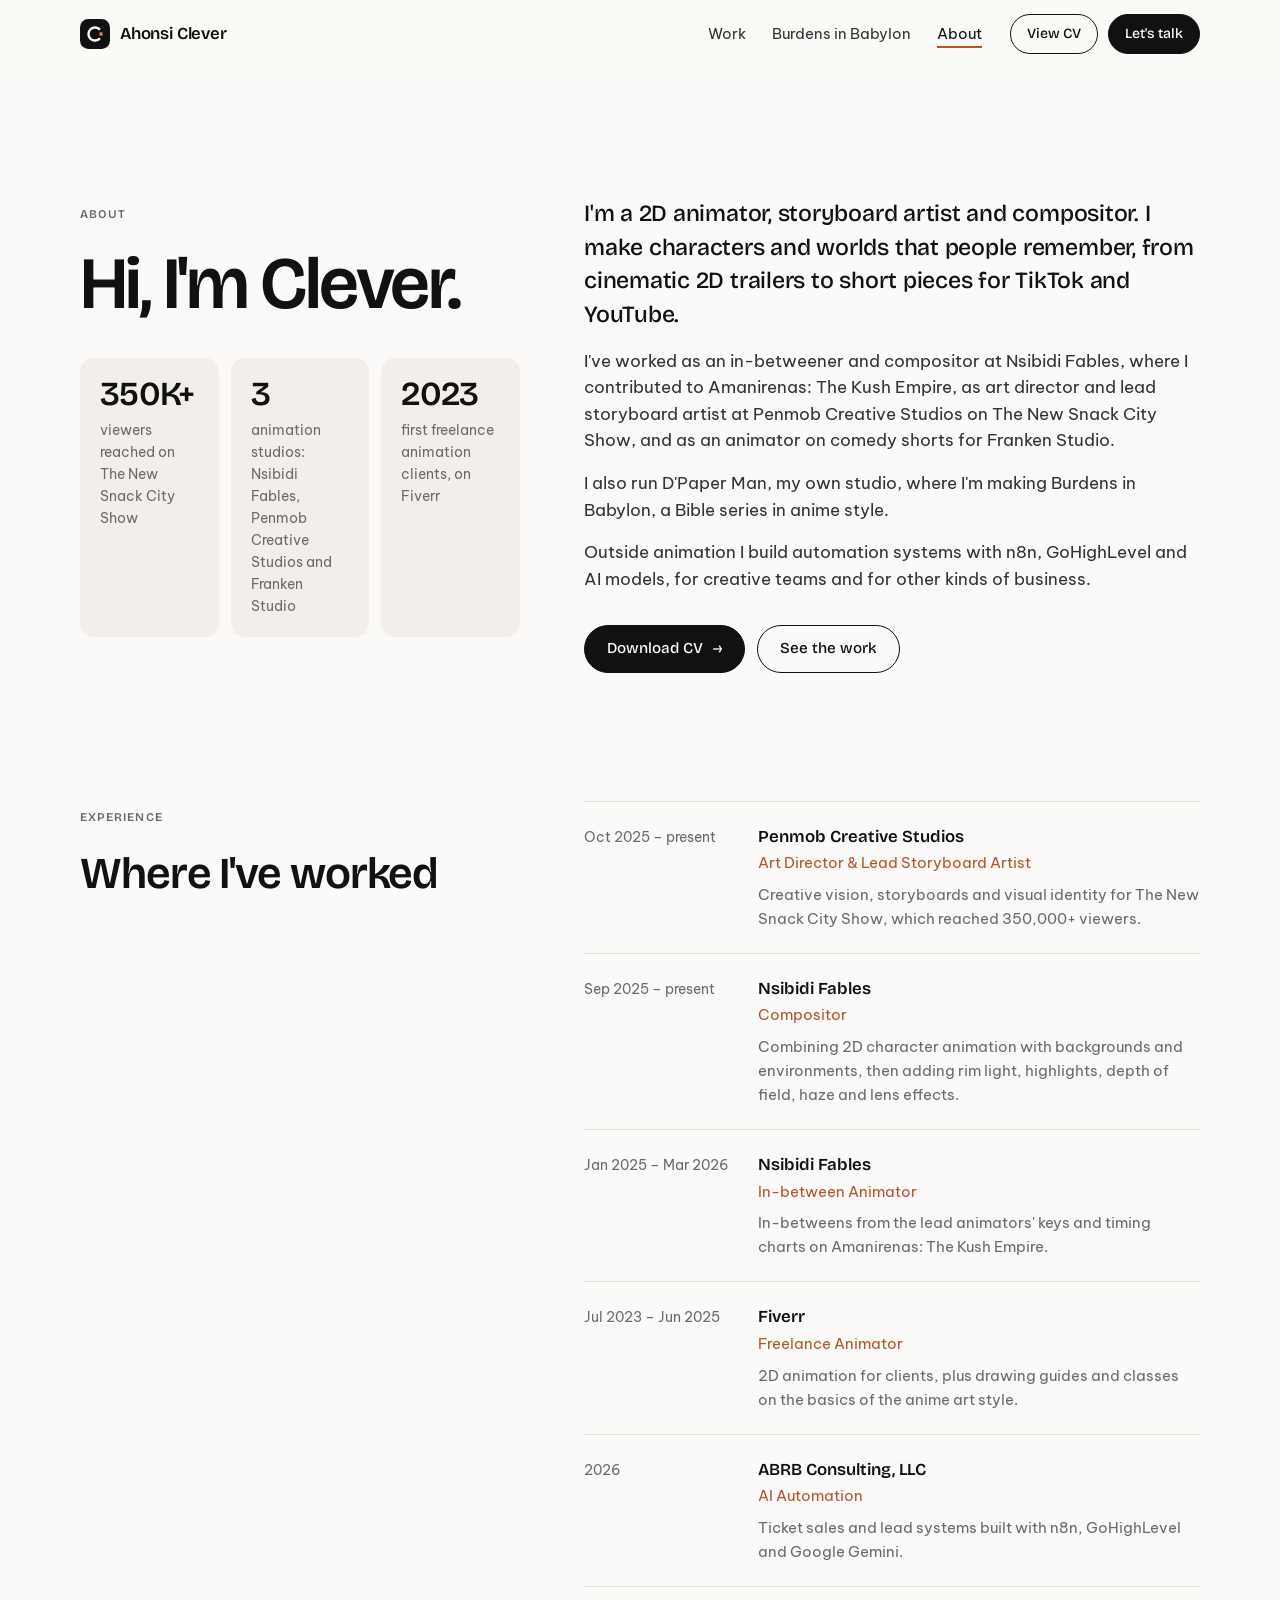
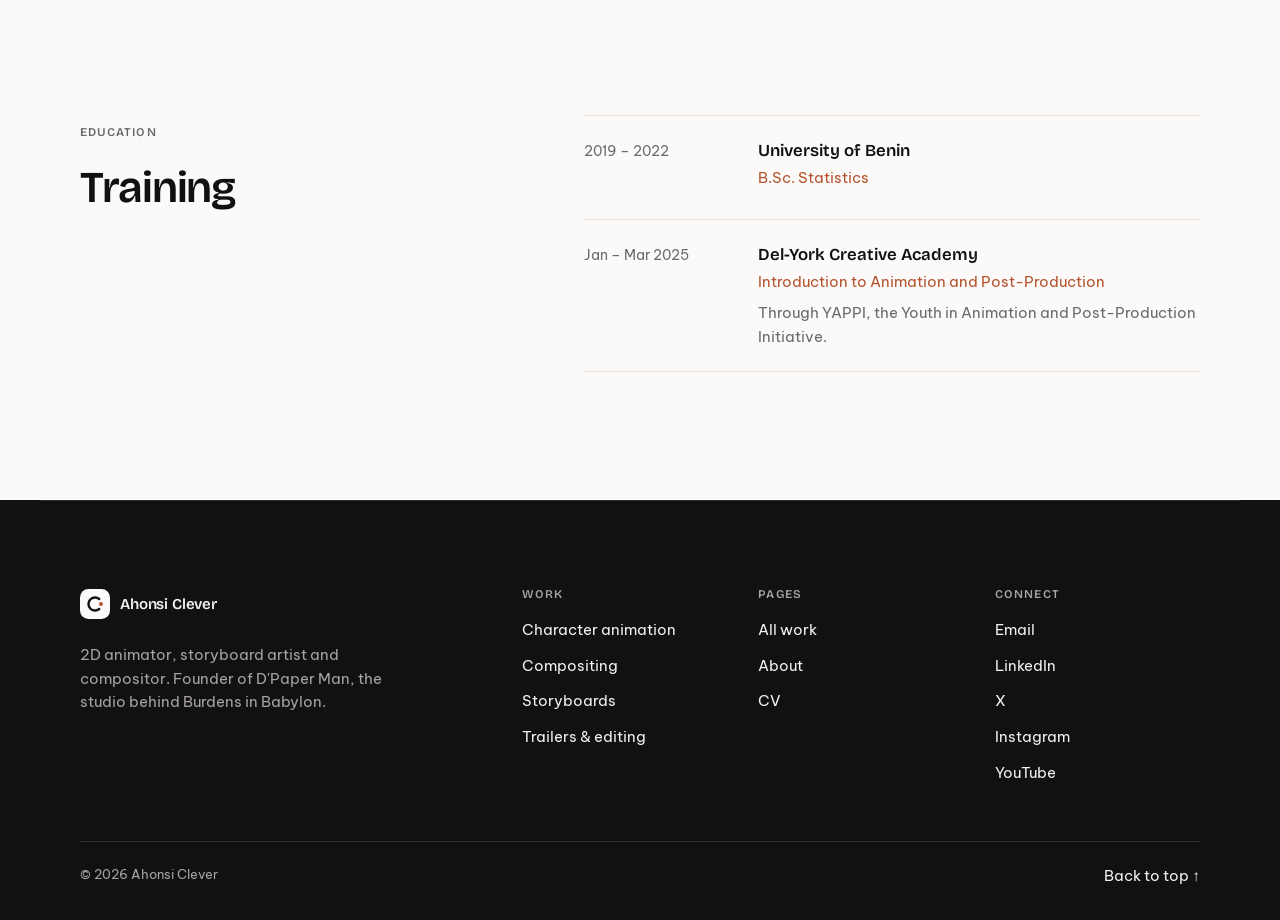
==== about.html @ 54f8f1a8 "Ahonsi Clever animation portfolio Home, work and about pages with 23 pieces from the animation and v" ====
<!doctype html>
<html lang="en">
<head>
<meta charset="utf-8">
<meta name="viewport" content="width=device-width, initial-scale=1, viewport-fit=cover">
<title>About — Ahonsi Clever</title>
<meta name="description" content="About Ahonsi Clever: 2D animator, storyboard artist and compositor. Experience, education and toolkit.">
<meta name="theme-color" content="#fbfaf8">
<meta property="og:type" content="profile">
<meta property="og:title" content="Ahonsi Clever — 2D Animator, Storyboard Artist &amp; Compositor">
<meta property="og:description" content="Character animation, storyboards and compositing for series, ads and social video.">
<meta property="og:image" content="media/comp-torch.jpg">
<link rel="icon" href="assets/mark.svg" type="image/svg+xml">
<link rel="preconnect" href="https://fonts.googleapis.com">
<link rel="preconnect" href="https://fonts.gstatic.com" crossorigin>
<link rel="stylesheet" href="https://fonts.googleapis.com/css2?family=Bricolage+Grotesque:opsz,wght@12..96,400..700&family=Be+Vietnam+Pro:wght@400;500;600&display=swap">
<link rel="stylesheet" href="css/site.css">
</head>
<body>
<header class="top">
  <div class="wrap top-in">
    <a class="logo" href="index.html" aria-label="Ahonsi Clever, home">
      <svg class="logo-mark" viewBox="0 0 32 32" aria-hidden="true"><rect width="32" height="32" rx="9" fill="#121112"/><path d="M20.5 10.6a7 7 0 1 0 0 10.8" fill="none" stroke="#fbfaf8" stroke-width="2.6" stroke-linecap="round"/><circle cx="22.4" cy="16" r="2.1" fill="#d07650"/></svg>
      Ahonsi Clever
    </a>
    <nav class="nav" aria-label="Main">
      <a href="work.html">Work</a>
      <a href="index.html#burdens">Burdens in Babylon</a>
      <a href="about.html" aria-current="page">About</a>
    </nav>
    <div class="top-cta">
      <a class="btn btn-line btn-sm" href="assets/Ahonsi-Clever-CV.pdf" target="_blank" rel="noopener">View CV</a>
      <a class="btn btn-dark btn-sm" href="index.html#contact">Let's talk</a>
    </div>
  </div>
</header>

<main>
  <section class="section">
    <div class="wrap about-grid">
      <div>
        <p class="kicker">About</p>
        <h1 class="h1" style="margin-top:14px">Hi, I'm Clever.</h1>
        <dl class="facts" style="margin-top:36px">
          <div><dt>350K+</dt><dd>viewers reached on The New Snack City Show</dd></div>
          <div><dt>3</dt><dd>animation studios: Nsibidi Fables, Penmob Creative Studios and Franken Studio</dd></div>
          <div><dt>2023</dt><dd>first freelance animation clients, on Fiverr</dd></div>
        </dl>
      </div>
      <div class="prose">
        <p>I'm a 2D animator, storyboard artist and compositor. I make characters and worlds that people remember, from cinematic 2D trailers to short pieces for TikTok and YouTube.</p>
        <p>I've worked as an in-betweener and compositor at Nsibidi Fables, where I contributed to Amanirenas: The Kush Empire, as art director and lead storyboard artist at Penmob Creative Studios on The New Snack City Show, and as an animator on comedy shorts for Franken Studio.</p>
        <p>I also run D'Paper Man, my own studio, where I'm making Burdens in Babylon, a Bible series in anime style.</p>
        <p>Outside animation I build automation systems with n8n, GoHighLevel and AI models, for creative teams and for other kinds of business.</p>
        <div class="hero-cta">
          <a class="btn btn-dark" href="assets/Ahonsi-Clever-CV.pdf" target="_blank" rel="noopener">Download CV <span class="arr" aria-hidden="true">→</span></a>
          <a class="btn btn-line" href="work.html">See the work</a>
        </div>
      </div>
    </div>
  </section>

  <section class="section" style="padding-top:0" aria-labelledby="exp-h">
    <div class="wrap about-grid">
      <div><p class="kicker">Experience</p><h2 id="exp-h" class="h2" style="margin-top:14px">Where I've worked</h2></div>
      <ol class="timeline">
        <li><span class="when">Oct 2025 – present</span><div><b>Penmob Creative Studios</b><span class="role">Art Director &amp; Lead Storyboard Artist</span><p>Creative vision, storyboards and visual identity for The New Snack City Show, which reached 350,000+ viewers.</p></div></li>
        <li><span class="when">Sep 2025 – present</span><div><b>Nsibidi Fables</b><span class="role">Compositor</span><p>Combining 2D character animation with backgrounds and environments, then adding rim light, highlights, depth of field, haze and lens effects.</p></div></li>
        <li><span class="when">Jan 2025 – Mar 2026</span><div><b>Nsibidi Fables</b><span class="role">In-between Animator</span><p>In-betweens from the lead animators' keys and timing charts on Amanirenas: The Kush Empire.</p></div></li>
        <li><span class="when">Jul 2023 – Jun 2025</span><div><b>Fiverr</b><span class="role">Freelance Animator</span><p>2D animation for clients, plus drawing guides and classes on the basics of the anime art style.</p></div></li>
        <li><span class="when">2026</span><div><b>ABRB Consulting, LLC</b><span class="role">AI Automation</span><p>Ticket sales and lead systems built with n8n, GoHighLevel and Google Gemini.</p></div></li>
      </ol>
    </div>
  </section>

  <section class="section" style="padding-top:0" aria-labelledby="edu-h">
    <div class="wrap about-grid">
      <div><p class="kicker">Education</p><h2 id="edu-h" class="h2" style="margin-top:14px">Training</h2></div>
      <ol class="timeline">
        <li><span class="when">2019 – 2022</span><div><b>University of Benin</b><span class="role">B.Sc. Statistics</span></div></li>
        <li><span class="when">Jan – Mar 2025</span><div><b>Del-York Creative Academy</b><span class="role">Introduction to Animation and Post-Production</span><p>Through YAPPI, the Youth in Animation and Post-Production Initiative.</p></div></li>
      </ol>
    </div>
  </section>
</main>


<footer class="band-dark on-dark">
  <div class="wrap foot">
    <div class="foot-grid">
      <div>
        <a class="logo" href="index.html"><svg class="logo-mark" viewBox="0 0 32 32" aria-hidden="true"><rect width="32" height="32" rx="9" fill="#fbfaf8"/><path d="M20.5 10.6a7 7 0 1 0 0 10.8" fill="none" stroke="#121112" stroke-width="2.6" stroke-linecap="round"/><circle cx="22.4" cy="16" r="2.1" fill="#b4532e"/></svg>Ahonsi Clever</a>
        <p class="blurb">2D animator, storyboard artist and compositor. Founder of D'Paper Man, the studio behind Burdens in Babylon.</p>
      </div>
      <div><h4>Work</h4><ul>
        <li><a href="work.html#character">Character animation</a></li>
        <li><a href="work.html#compositing">Compositing</a></li>
        <li><a href="work.html#boards">Storyboards</a></li>
        <li><a href="work.html#editing">Trailers &amp; editing</a></li>
      </ul></div>
      <div><h4>Pages</h4><ul>
        <li><a href="work.html">All work</a></li>
        <li><a href="about.html">About</a></li>
        <li><a href="assets/Ahonsi-Clever-CV.pdf" target="_blank" rel="noopener">CV</a></li>
      </ul></div>
      <div><h4>Connect</h4><ul>
        <li><a href="mailto:ahonsiclever@gmail.com">Email</a></li>
        <li><a href="https://www.linkedin.com/in/ahonsiclever25" target="_blank" rel="noopener">LinkedIn</a></li>
        <li><a href="https://x.com/ahonsiclever" target="_blank" rel="noopener">X</a></li>
        <li><a href="https://www.instagram.com/clever_ahonsi" target="_blank" rel="noopener">Instagram</a></li>
        <li><a href="https://www.youtube.com/@dpaperman" target="_blank" rel="noopener">YouTube</a></li>
      </ul></div>
    </div>
    <div class="foot-base"><span>© <span id="year">2026</span> Ahonsi Clever</span><a href="#top" onclick="scrollTo({top:0});return false">Back to top ↑</a></div>
  </div>
</footer>

<script src="js/media-meta.js"></script>
<script src="js/hidden.js"></script>
<script src="js/works.js"></script>
<script src="js/app.js"></script>
<script src="js/edit.js"></script>
</body>
</html>
---- css/site.css ----
/* Ahonsi Clever — portfolio
   Type: Bricolage Grotesque (display) + Be Vietnam Pro (body).
   Motion rule: nothing pulses, glows or loops on its own except the work itself. */

:root {
  --paper: #fbfaf8;
  --ink: #121112;
  --text: #333234;
  --muted: #6c696b;
  --panel: #f2efeb;
  --line: #e3dfda;
  --accent: #b4532e;
  --accent-soft: #f3e3d9;
  --dark: #121112;
  --dark-2: #1c1b1c;
  --on-dark: #f4f1ee;
  --on-dark-muted: #a7a2a4;
  --dark-line: rgba(255, 255, 255, .12);

  --display: "Bricolage Grotesque", "Helvetica Neue", Arial, sans-serif;
  --body: "Be Vietnam Pro", "Helvetica Neue", Arial, sans-serif;

  --max: 1200px;
  --gutter: clamp(16px, 4vw, 40px);
  --r-lg: 22px;
  --r-md: 14px;
  --r-sm: 8px;
  --ease-out: cubic-bezier(.22, 1, .36, 1);
  --shadow-tile: 0 18px 36px -20px rgba(18, 17, 18, .38);
  color-scheme: light;
}

*, *::before, *::after { box-sizing: border-box; }
html { -webkit-text-size-adjust: 100%; scroll-padding-top: 88px; }
@media (prefers-reduced-motion: no-preference) { html { scroll-behavior: smooth; } }
body {
  margin: 0;
  background: var(--paper);
  color: var(--text);
  font: 400 1rem/1.6 var(--body);
  -webkit-font-smoothing: antialiased;
  -webkit-tap-highlight-color: transparent;
  overflow-x: hidden;
}
img, video { display: block; max-width: 100%; }
a { color: inherit; }
button { font: inherit; color: inherit; }
:focus-visible { outline: 2px solid var(--accent); outline-offset: 3px; border-radius: 4px; }

.wrap { width: 100%; max-width: var(--max); margin-inline: auto; padding-inline: var(--gutter); }
.sr { position: absolute; width: 1px; height: 1px; overflow: hidden; clip: rect(0 0 0 0); white-space: nowrap; }

/* ---------- Type ---------- */
h1, h2, h3, h4, .h1, .h2, .h3 {
  font-family: var(--display);
  font-optical-sizing: auto;
  color: var(--ink);
  font-weight: 600;
  margin: 0;
}
.h1 { font-size: clamp(2.5rem, 6vw, 4.6rem); line-height: 1.02; letter-spacing: -.035em; }
.h2 { font-size: clamp(1.85rem, 3.8vw, 2.75rem); line-height: 1.1; letter-spacing: -.025em; }
.h3 { font-size: clamp(1.35rem, 2.3vw, 1.7rem); line-height: 1.2; letter-spacing: -.015em; }
.eyebrow {
  font: 500 .82rem/1.2 var(--display);
  letter-spacing: .01em;
  color: var(--muted);
  margin: 0 0 18px;
}
.lede { font-size: clamp(1.02rem, 1.4vw, 1.14rem); color: var(--muted); max-width: 54ch; margin: 20px 0 0; }
.accent { color: var(--accent); }
.kicker {
  display: inline-block;
  font: 600 .74rem/1 var(--display);
  text-transform: uppercase;
  letter-spacing: .09em;
  color: var(--muted);
}

/* ---------- Buttons ---------- */
.btn {
  display: inline-flex; align-items: center; gap: 10px;
  min-height: 48px; padding: 0 22px;
  border: 1px solid var(--ink); border-radius: 999px;
  font: 500 .95rem/1 var(--display);
  text-decoration: none; cursor: pointer;
  transition: background-color .2s var(--ease-out), color .2s var(--ease-out), transform .12s var(--ease-out);
  -webkit-user-select: none; user-select: none;
}
.btn:active { transform: scale(.97); }
.btn-dark { background: var(--ink); color: var(--paper); }
.btn-line { background: transparent; color: var(--ink); }
.btn-sm { min-height: 40px; padding: 0 16px; font-size: .88rem; }
.btn .arr { transition: transform .2s var(--ease-out); }
.on-dark .btn-line { border-color: var(--on-dark); color: var(--on-dark); }
.on-dark .btn-light { background: var(--on-dark); color: var(--ink); border-color: var(--on-dark); }
@media (hover: hover) and (pointer: fine) {
  .btn-dark:hover { background: #2c2a2c; }
  .btn-line:hover { background: var(--ink); color: var(--paper); }
  .on-dark .btn-line:hover { background: var(--on-dark); color: var(--ink); }
  .on-dark .btn-light:hover { background: #fff; }
  .btn:hover .arr { transform: translateX(3px); }
}

.tlink {
  display: inline-flex; gap: 8px; align-items: center;
  font: 500 .95rem/1.2 var(--display); color: var(--ink);
  text-decoration: underline; text-decoration-color: var(--accent);
  text-decoration-thickness: 2px; text-underline-offset: 6px;
}
.tlink .arr { transition: transform .2s var(--ease-out); }
@media (hover: hover) and (pointer: fine) { .tlink:hover .arr { transform: translateX(3px); } }

/* ---------- Header (translucent material) ---------- */
.top {
  position: sticky; top: 0; z-index: 40;
  background: rgba(251, 250, 248, .78);
  -webkit-backdrop-filter: blur(18px) saturate(170%);
  backdrop-filter: blur(18px) saturate(170%);
  border-bottom: 1px solid transparent;
  transition: border-color .25s var(--ease-out);
  padding-top: env(safe-area-inset-top, 0px);
}
.top.scrolled { border-bottom-color: var(--line); }
.top-in { display: flex; align-items: center; gap: 28px; min-height: 68px; }
.logo { display: inline-flex; align-items: center; gap: 10px; text-decoration: none; color: var(--ink); font: 600 1.05rem/1 var(--display); letter-spacing: -.01em; }
.logo-mark { width: 30px; height: 30px; flex: none; }
.nav { display: flex; gap: 26px; margin-left: auto; font-size: .94rem; }
.nav a { text-decoration: none; color: var(--text); padding-block: 8px; }
.nav a[aria-current="page"] { color: var(--ink); text-decoration: underline; text-decoration-color: var(--accent); text-decoration-thickness: 2px; text-underline-offset: 7px; }
@media (hover: hover) and (pointer: fine) { .nav a:hover { color: var(--ink); } }
.top-cta { display: flex; gap: 10px; }
@media (max-width: 760px) {
  .top-in { flex-wrap: wrap; gap: 0 16px; min-height: 0; padding-block: 12px 0; }
  .top-cta { margin-left: auto; }
  .top-cta .btn-line { display: none; }
  .nav { order: 3; width: 100%; margin: 6px 0 0; gap: 22px; overflow-x: auto; scrollbar-width: none; }
  .nav::-webkit-scrollbar { display: none; }
}
@media (prefers-reduced-transparency: reduce) { .top { background: var(--paper); backdrop-filter: none; -webkit-backdrop-filter: none; } }

/* ---------- Hero ---------- */
.hero { padding-block: clamp(48px, 8vw, 104px) 0; }
.hero-grid { display: grid; grid-template-columns: minmax(0, 7fr) minmax(0, 5fr); gap: clamp(24px, 4vw, 64px); align-items: end; }
.hero-cta { display: flex; flex-wrap: wrap; gap: 12px; margin-top: 32px; }
.hero-aside { border-left: 1px solid var(--line); padding-left: clamp(18px, 2.4vw, 32px); padding-bottom: 6px; }
.hero-aside dl { margin: 0; display: grid; gap: 18px; }
.hero-aside dt { font: 600 .74rem/1 var(--display); text-transform: uppercase; letter-spacing: .09em; color: var(--muted); margin-bottom: 6px; }
.hero-aside dd { margin: 0; color: var(--ink); font: 500 1rem/1.4 var(--display); }
@media (max-width: 860px) {
  .hero-grid { grid-template-columns: 1fr; }
  .hero-aside { border-left: 0; border-top: 1px solid var(--line); padding: 22px 0 0; }
  .hero-aside dl { grid-template-columns: 1fr 1fr; }
}

/* Hero reel: a contact-sheet strip of real work, bottom aligned */
.reel { display: grid; grid-template-columns: minmax(0, 2.3fr) minmax(0, 5fr) minmax(0, 2.3fr); gap: clamp(10px, 1.6vw, 20px); align-items: end; margin-top: clamp(40px, 6vw, 72px); }
.frame { margin: 0; }
.frame .tile { border-radius: var(--r-md); box-shadow: var(--shadow-tile); }
.frame figcaption { display: flex; justify-content: space-between; gap: 12px; margin-top: 12px; font-size: .84rem; color: var(--muted); }
.frame figcaption b { font: 500 .88rem/1.3 var(--display); color: var(--ink); }
.frame figcaption span:last-child { white-space: nowrap; font-variant-numeric: tabular-nums; }
@media (max-width: 700px) {
  .reel { grid-template-columns: 1fr 1fr; }
  .reel .frame.main { grid-column: 1 / -1; order: -1; }
}

/* ---------- Studios line ---------- */
.studios { margin-top: clamp(56px, 8vw, 96px); border-block: 1px solid var(--line); }
.studios-in { display: flex; flex-wrap: wrap; align-items: center; gap: 14px 40px; padding-block: 26px; }
.studios-in .kicker { margin-right: 8px; }
.studios-in span.name { font: 600 clamp(1.05rem, 1.8vw, 1.3rem)/1.2 var(--display); color: var(--ink); letter-spacing: -.01em; }
.studios-in span.name small { font: 400 .82rem/1 var(--body); color: var(--muted); margin-left: 8px; letter-spacing: 0; }

/* ---------- Sections ---------- */
.section { padding-block: clamp(72px, 10vw, 128px); }
.section-head { max-width: 760px; margin-bottom: clamp(40px, 6vw, 64px); }
.section-head.center { margin-inline: auto; text-align: center; }
.section-head.center .lede { margin-inline: auto; }
.section-head.split { max-width: none; display: flex; flex-wrap: wrap; justify-content: space-between; align-items: end; gap: 20px; }

/* Specialties */
.specs { display: grid; gap: clamp(72px, 10vw, 120px); }
.spec { display: grid; grid-template-columns: minmax(0, 5fr) minmax(0, 7fr); gap: clamp(28px, 5vw, 72px); align-items: center; }
.spec:nth-child(even) .spec-copy { order: 2; }
.spec .num { font: 500 .82rem/1 var(--display); color: var(--accent); font-variant-numeric: tabular-nums; }
.spec h3 { margin-top: 16px; }
.spec p { margin: 14px 0 24px; color: var(--muted); max-width: 44ch; }
.spec ul.tags { display: flex; flex-wrap: wrap; gap: 8px; list-style: none; padding: 0; margin: 0 0 26px; }
.tags li { padding: 6px 12px; border: 1px solid var(--line); border-radius: 999px; font-size: .8rem; color: var(--text); background: #fff; }
@media (max-width: 860px) {
  .spec { grid-template-columns: 1fr; }
  .spec:nth-child(even) .spec-copy { order: 0; }
}

.panel { position: relative; background: var(--panel); border-radius: var(--r-lg); padding: clamp(16px, 2.6vw, 32px); display: grid; gap: clamp(10px, 1.4vw, 16px); overflow: hidden; }
.panel .tile { border-radius: 12px; box-shadow: var(--shadow-tile); }
.panel.p-stack { grid-template-columns: 1fr 1fr; }
.panel.p-stack > .tile:first-of-type { grid-column: 1 / -1; }
.panel.p-mix { grid-template-columns: minmax(0, 1fr) minmax(0, 2.2fr); align-items: center; }
.panel .stamp {
  position: absolute; top: 14px; right: 14px; z-index: 2;
  padding: 6px 11px; border-radius: 999px;
  background: rgba(251, 250, 248, .92); color: var(--ink);
  font: 500 .72rem/1 var(--display);
  box-shadow: 0 6px 16px -8px rgba(0,0,0,.3);
}

/* ---------- Tiles (media) ---------- */
.tile {
  position: relative; display: block; width: 100%;
  padding: 0; border: 0; margin: 0;
  background: #e6e2dd; overflow: hidden;
  aspect-ratio: var(--ar, 16 / 9);
  cursor: zoom-in; text-align: left;
  border-radius: var(--r-md);
  -webkit-user-select: none; user-select: none;
  touch-action: manipulation;
}
.tile img, .tile video { position: absolute; inset: 0; width: 100%; height: 100%; object-fit: cover; }
.tile video { opacity: 0; transition: opacity .35s var(--ease-out); }
.tile.is-playing video { opacity: 1; }
.tile img { transition: transform .6s var(--ease-out); }
.tile:active { transform: scale(.985); transition: transform .1s var(--ease-out); }
@media (hover: hover) and (pointer: fine) {
  .tile:hover img, .tile:hover video { transform: scale(1.025); }
  .tile video { transition: opacity .35s var(--ease-out), transform .6s var(--ease-out); }
}
.tile .dur {
  position: absolute; left: 10px; bottom: 10px; z-index: 2;
  display: inline-flex; align-items: center; gap: 6px;
  padding: 5px 9px; border-radius: 999px;
  background: rgba(18, 17, 18, .62); color: #fff;
  -webkit-backdrop-filter: blur(8px); backdrop-filter: blur(8px);
  font: 500 .72rem/1 var(--display); font-variant-numeric: tabular-nums;
}
.tile .dur svg { width: 8px; height: 8px; fill: currentColor; }
.tile .count { left: auto; right: 10px; }

/* ---------- Case study band (dark) ---------- */
.band-dark { background: var(--dark); color: var(--on-dark); }
.band-dark h2, .band-dark h3, .band-dark h4 { color: var(--on-dark); }
.band-dark .lede, .band-dark p { color: var(--on-dark-muted); }
.band-dark .kicker { color: var(--on-dark-muted); }
.case { display: grid; grid-template-columns: minmax(0, 5fr) minmax(0, 6fr); gap: clamp(32px, 5vw, 80px); align-items: start; }
.case-media { display: grid; grid-template-columns: 1fr 1fr; gap: 14px; }
.case-media .tile:first-of-type { grid-column: 1 / -1; }
.case-media .tile { background: var(--dark-2); }
.pipeline { list-style: none; margin: 36px 0 0; padding: 0; border-top: 1px solid var(--dark-line); }
.pipeline li { display: grid; grid-template-columns: 44px 1fr; gap: 6px 14px; padding: 16px 0; border-bottom: 1px solid var(--dark-line); }
.pipeline .n { font: 500 .82rem/1.6 var(--display); color: var(--accent-soft); font-variant-numeric: tabular-nums; opacity: .8; }
.pipeline b { display: block; font: 600 1rem/1.4 var(--display); color: var(--on-dark); }
.pipeline span.d { font-size: .92rem; color: var(--on-dark-muted); }
.case-cta { display: flex; flex-wrap: wrap; gap: 12px; margin-top: 32px; }
@media (max-width: 900px) { .case { grid-template-columns: 1fr; } }

/* ---------- Work grid ---------- */
.grid { display: grid; grid-template-columns: repeat(3, minmax(0, 1fr)); gap: clamp(20px, 2.6vw, 32px) clamp(14px, 2vw, 24px); }
.card { margin: 0; }
.card .tile { --ar: 4 / 3; }
.card h3 { font: 600 1.06rem/1.3 var(--display); letter-spacing: -.01em; margin-top: 14px; }
.card p { margin: 4px 0 0; font-size: .88rem; color: var(--muted); }
@media (max-width: 900px) { .grid { grid-template-columns: repeat(2, minmax(0, 1fr)); } }
@media (max-width: 520px) { .grid { grid-template-columns: 1fr; } }

.chips { display: flex; flex-wrap: wrap; gap: 8px; margin: 0 0 clamp(36px, 5vw, 56px); padding: 0; list-style: none; }
.chip {
  min-height: 40px; padding: 0 16px; border-radius: 999px;
  border: 1px solid var(--line); background: #fff; cursor: pointer;
  font: 500 .88rem/1 var(--display); color: var(--text);
  transition: background-color .2s var(--ease-out), color .2s var(--ease-out), border-color .2s var(--ease-out), transform .1s var(--ease-out);
}
.chip:active { transform: scale(.97); }
.chip[aria-pressed="true"] { background: var(--ink); border-color: var(--ink); color: var(--paper); }
.chip .c { color: var(--muted); margin-left: 6px; font-variant-numeric: tabular-nums; }
.chip[aria-pressed="true"] .c { color: var(--on-dark-muted); }
@media (hover: hover) and (pointer: fine) { .chip:hover { border-color: var(--ink); } }
@media (max-width: 600px) {
  .chips { flex-wrap: nowrap; overflow-x: auto; margin-inline: calc(var(--gutter) * -1); padding-inline: var(--gutter); scrollbar-width: none; overscroll-behavior-x: contain; }
  .chips::-webkit-scrollbar { display: none; }
  .chip { flex: none; }
}

.cat-block + .cat-block { margin-top: clamp(64px, 9vw, 104px); }
.cat-head { display: flex; flex-wrap: wrap; align-items: baseline; justify-content: space-between; gap: 8px 24px; padding-bottom: 18px; margin-bottom: 28px; border-bottom: 1px solid var(--line); }
.cat-head p { margin: 0; color: var(--muted); max-width: 56ch; }

/* ---------- Process ---------- */
.steps { display: grid; grid-template-columns: repeat(4, minmax(0, 1fr)); gap: 16px; counter-reset: s; list-style: none; padding: 0; margin: 0; }
.step { background: #fff; border: 1px solid var(--line); border-radius: var(--r-lg); padding: 26px 24px 28px; }
.step .kicker { color: var(--accent); }
.step h3 { font: 600 1.18rem/1.25 var(--display); letter-spacing: -.01em; margin: 14px 0 10px; }
.step p { margin: 0; font-size: .93rem; color: var(--muted); }
@media (max-width: 960px) { .steps { grid-template-columns: repeat(2, minmax(0, 1fr)); } }
@media (max-width: 560px) { .steps { grid-template-columns: 1fr; } }

/* Toolkit */
.tools { display: grid; grid-template-columns: repeat(5, minmax(0, 1fr)); gap: 12px; list-style: none; padding: 0; margin: 0; }
.tool { display: flex; align-items: center; gap: 12px; padding: 14px 16px; border: 1px solid var(--line); border-radius: var(--r-md); background: #fff; }
.tool .ab { flex: none; display: grid; place-items: center; width: 36px; height: 36px; border-radius: 9px; background: var(--ink); color: var(--paper); font: 600 .8rem/1 var(--display); }
.tool b { display: block; font: 600 .92rem/1.25 var(--display); color: var(--ink); }
.tool span.u { font-size: .78rem; color: var(--muted); }
@media (max-width: 960px) { .tools { grid-template-columns: repeat(2, minmax(0, 1fr)); } }

/* ---------- About ---------- */
.about-grid { display: grid; grid-template-columns: minmax(0, 5fr) minmax(0, 7fr); gap: clamp(32px, 5vw, 80px); align-items: start; }
.about-grid .prose p { margin: 0 0 16px; font-size: 1.04rem; }
.about-grid .prose p:first-child { font: 500 clamp(1.2rem, 2vw, 1.45rem)/1.45 var(--display); color: var(--ink); letter-spacing: -.01em; }
.timeline { list-style: none; margin: 0; padding: 0; border-top: 1px solid var(--line); }
.timeline li { display: grid; grid-template-columns: 150px 1fr; gap: 6px 24px; padding: 22px 0; border-bottom: 1px solid var(--line); }
.timeline .when { font-size: .86rem; color: var(--muted); font-variant-numeric: tabular-nums; padding-top: 2px; }
.timeline b { font: 600 1.05rem/1.3 var(--display); color: var(--ink); }
.timeline .role { display: block; font-size: .92rem; color: var(--accent); margin: 2px 0 8px; }
.timeline p { margin: 0; font-size: .94rem; color: var(--muted); }
@media (max-width: 860px) { .about-grid { grid-template-columns: 1fr; } }
@media (max-width: 560px) { .timeline li { grid-template-columns: 1fr; } }
.facts { display: grid; grid-template-columns: repeat(3, minmax(0, 1fr)); gap: 12px; margin: 0; }
.facts div { background: var(--panel); border-radius: var(--r-md); padding: 20px; }
.facts dt { font: 600 clamp(1.5rem, 3vw, 2.1rem)/1 var(--display); color: var(--ink); letter-spacing: -.02em; }
.facts dd { margin: 8px 0 0; font-size: .86rem; color: var(--muted); }
@media (max-width: 560px) { .facts { grid-template-columns: 1fr; } }

/* ---------- Contact + footer ---------- */
.contact { text-align: center; }
.contact .h1 { max-width: 14ch; margin-inline: auto; }
.contact .lede { margin-inline: auto; }
.contact .hero-cta { justify-content: center; }
.contact .note { margin-top: 22px; font-size: .9rem; }
.foot { padding-block: clamp(56px, 8vw, 88px) 32px; border-top: 1px solid var(--dark-line); }
.foot-grid { display: grid; grid-template-columns: minmax(0, 2fr) repeat(3, minmax(0, 1fr)); gap: 32px; }
.foot .logo { color: var(--on-dark); }
.foot h4 { font: 600 .74rem/1 var(--display); text-transform: uppercase; letter-spacing: .09em; color: var(--on-dark-muted); margin: 0 0 16px; }
.foot ul { list-style: none; margin: 0; padding: 0; display: grid; gap: 10px; }
.foot a { text-decoration: none; color: var(--on-dark); font-size: .94rem; }
@media (hover: hover) and (pointer: fine) { .foot a:hover { text-decoration: underline; text-decoration-color: var(--accent); text-underline-offset: 5px; } }
.foot .blurb { max-width: 34ch; color: var(--on-dark-muted); margin: 16px 0 0; font-size: .92rem; }
.foot-base { display: flex; flex-wrap: wrap; justify-content: space-between; gap: 12px; margin-top: 56px; padding-top: 22px; border-top: 1px solid var(--dark-line); font-size: .84rem; color: var(--on-dark-muted); }
@media (max-width: 760px) { .foot-grid { grid-template-columns: 1fr 1fr; } .foot-grid > :first-child { grid-column: 1 / -1; } }

/* ---------- Lightbox ---------- */
body.lb-open { overflow: hidden; }
.lb {
  position: fixed; inset: 0; z-index: 100;
  display: grid; grid-template-rows: auto 1fr auto;
  background: rgba(14, 13, 14, .94);
  -webkit-backdrop-filter: blur(14px); backdrop-filter: blur(14px);
  color: var(--on-dark);
  opacity: 0; visibility: hidden;
  transition: opacity .28s var(--ease-out), visibility 0s linear .28s;
  padding: env(safe-area-inset-top, 0px) 0 env(safe-area-inset-bottom, 0px);
  overscroll-behavior: contain;
}
.lb.open { opacity: 1; visibility: visible; transition: opacity .28s var(--ease-out), visibility 0s; }
.lb-bar { display: flex; align-items: center; gap: 16px; padding: 14px var(--gutter); }
.lb-bar .lb-count { font: 500 .84rem/1 var(--display); color: var(--on-dark-muted); font-variant-numeric: tabular-nums; }
.lb-btn {
  display: grid; place-items: center; width: 44px; height: 44px; flex: none;
  border-radius: 999px; border: 1px solid var(--dark-line); background: rgba(255,255,255,.06);
  color: var(--on-dark); cursor: pointer;
  transition: background-color .2s var(--ease-out), transform .1s var(--ease-out);
}
.lb-btn:active { transform: scale(.94); }
.lb-btn svg { width: 18px; height: 18px; }
@media (hover: hover) and (pointer: fine) { .lb-btn:hover { background: rgba(255,255,255,.14); } }
.lb-close { margin-left: auto; }
.lb-stage { position: relative; display: grid; place-items: center; min-height: 0; padding: 0 var(--gutter); touch-action: pan-y; }
.lb-media { max-width: min(100%, 1280px); max-height: 100%; width: auto; height: auto; border-radius: 12px; background: #000; transform: scale(.97); transition: transform .4s var(--ease-out); }
.lb.open .lb-media { transform: none; }
.lb-info { display: flex; flex-wrap: wrap; align-items: end; justify-content: space-between; gap: 12px 24px; padding: 16px var(--gutter) 20px; max-width: calc(var(--max) + 2 * var(--gutter)); width: 100%; margin-inline: auto; }
.lb-info h2 { font: 600 clamp(1.1rem, 2vw, 1.4rem)/1.25 var(--display); color: var(--on-dark); letter-spacing: -.01em; }
.lb-info p { margin: 4px 0 0; max-width: 64ch; font-size: .92rem; color: var(--on-dark-muted); }
.lb-info .lb-meta { font-size: .84rem; color: var(--on-dark-muted); }
.lb-nav { display: flex; gap: 10px; }
@media (max-width: 600px) { .lb-info { padding-bottom: 14px; } .lb-info p { font-size: .86rem; } }

@media (prefers-reduced-motion: reduce) {
  *, *::before, *::after { transition-duration: .01ms !important; }
  .tile:active, .btn:active, .chip:active { transform: none; }
  .lb-media { transform: none; }
}
@media (prefers-contrast: more) {
  :root { --muted: #4a4749; --line: #9b9693; }
}
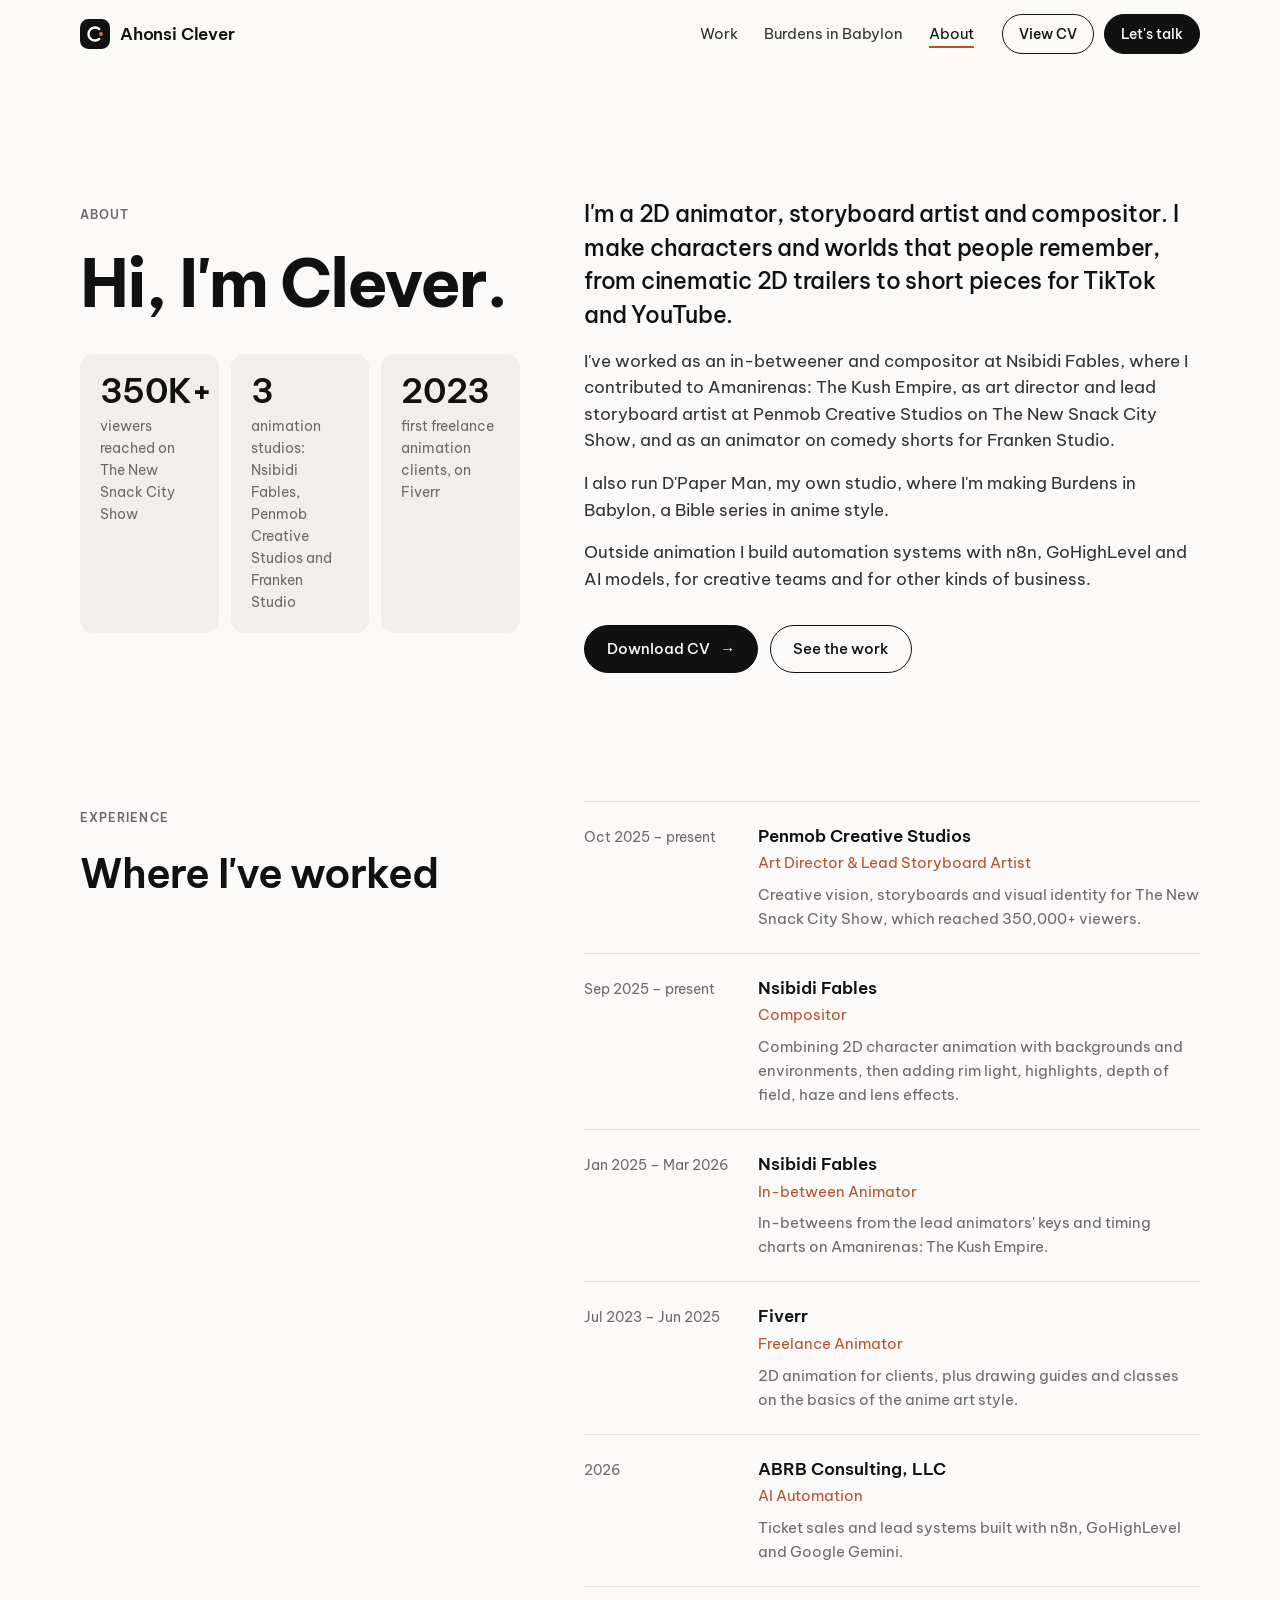
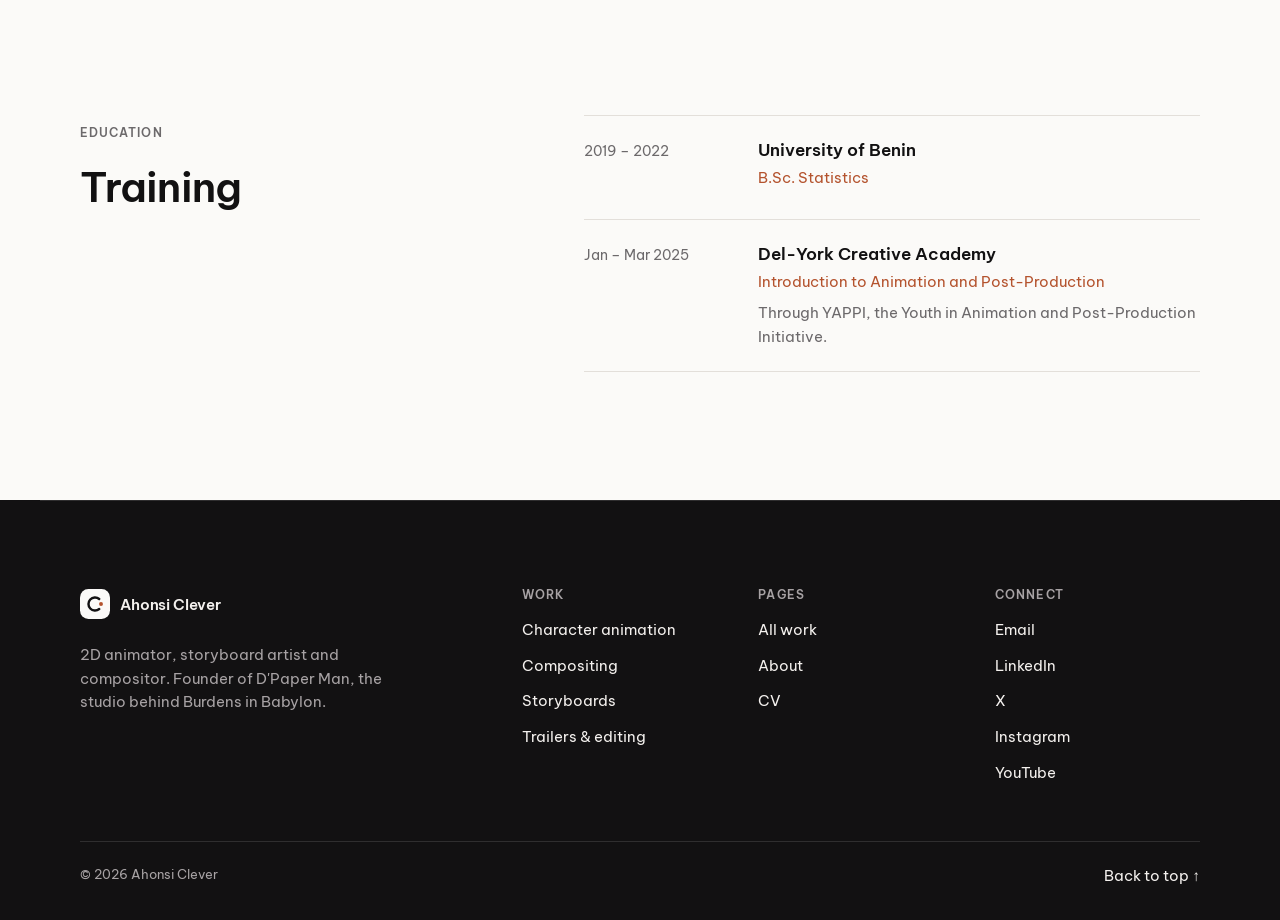
==== commit e67d3c9c: "Drop Bricolage Grotesque; use Be Vietnam Pro for headings too Co-Authored-By: Claude Opus 5.5 <norep" ====
--- a/about.html
+++ b/about.html
@@ -13,7 +13,7 @@
 <link rel="icon" href="assets/mark.svg" type="image/svg+xml">
 <link rel="preconnect" href="https://fonts.googleapis.com">
 <link rel="preconnect" href="https://fonts.gstatic.com" crossorigin>
-<link rel="stylesheet" href="https://fonts.googleapis.com/css2?family=Bricolage+Grotesque:opsz,wght@12..96,400..700&family=Be+Vietnam+Pro:wght@400;500;600&display=swap">
+<link rel="stylesheet" href="https://fonts.googleapis.com/css2?family=Be+Vietnam+Pro:wght@400;500;600;700&display=swap">
 <link rel="stylesheet" href="css/site.css">
 </head>
 <body>
--- a/css/site.css
+++ b/css/site.css
@@ -1,5 +1,5 @@
 /* Ahonsi Clever — portfolio
-   Type: Bricolage Grotesque (display) + Be Vietnam Pro (body).
+   Type: Be Vietnam Pro throughout (headings 600-700, text 400-500).
    Motion rule: nothing pulses, glows or loops on its own except the work itself. */
 
 :root {
@@ -17,7 +17,7 @@
   --on-dark-muted: #a7a2a4;
   --dark-line: rgba(255, 255, 255, .12);
 
-  --display: "Bricolage Grotesque", "Helvetica Neue", Arial, sans-serif;
+  --display: "Be Vietnam Pro", "Helvetica Neue", Arial, sans-serif;
   --body: "Be Vietnam Pro", "Helvetica Neue", Arial, sans-serif;
 
   --max: 1200px;
@@ -58,8 +58,8 @@
   font-weight: 600;
   margin: 0;
 }
-.h1 { font-size: clamp(2.5rem, 6vw, 4.6rem); line-height: 1.02; letter-spacing: -.035em; }
-.h2 { font-size: clamp(1.85rem, 3.8vw, 2.75rem); line-height: 1.1; letter-spacing: -.025em; }
+.h1 { font-size: clamp(2.3rem, 5.4vw, 4.2rem); line-height: 1.06; letter-spacing: -.03em; font-weight: 700; }
+.h2 { font-size: clamp(1.75rem, 3.5vw, 2.55rem); line-height: 1.14; letter-spacing: -.022em; }
 .h3 { font-size: clamp(1.35rem, 2.3vw, 1.7rem); line-height: 1.2; letter-spacing: -.015em; }
 .eyebrow {
   font: 500 .82rem/1.2 var(--display);
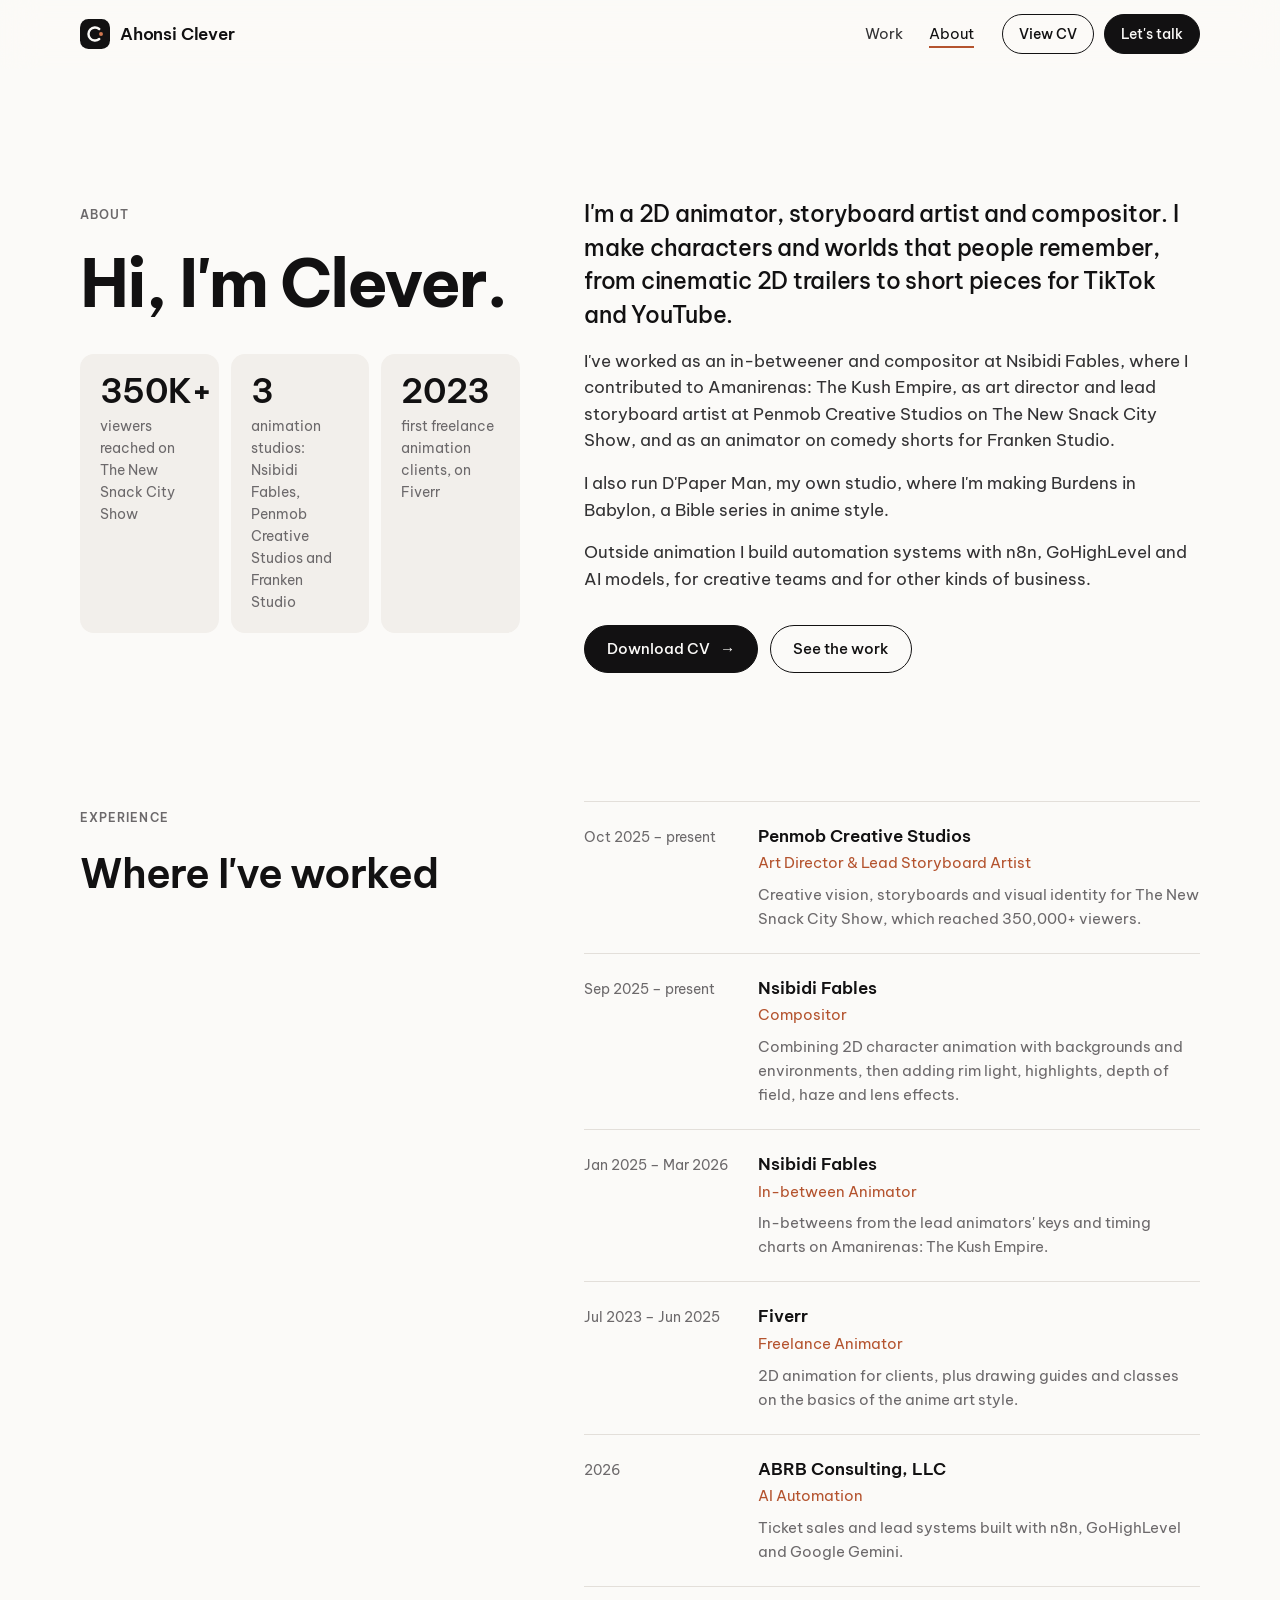
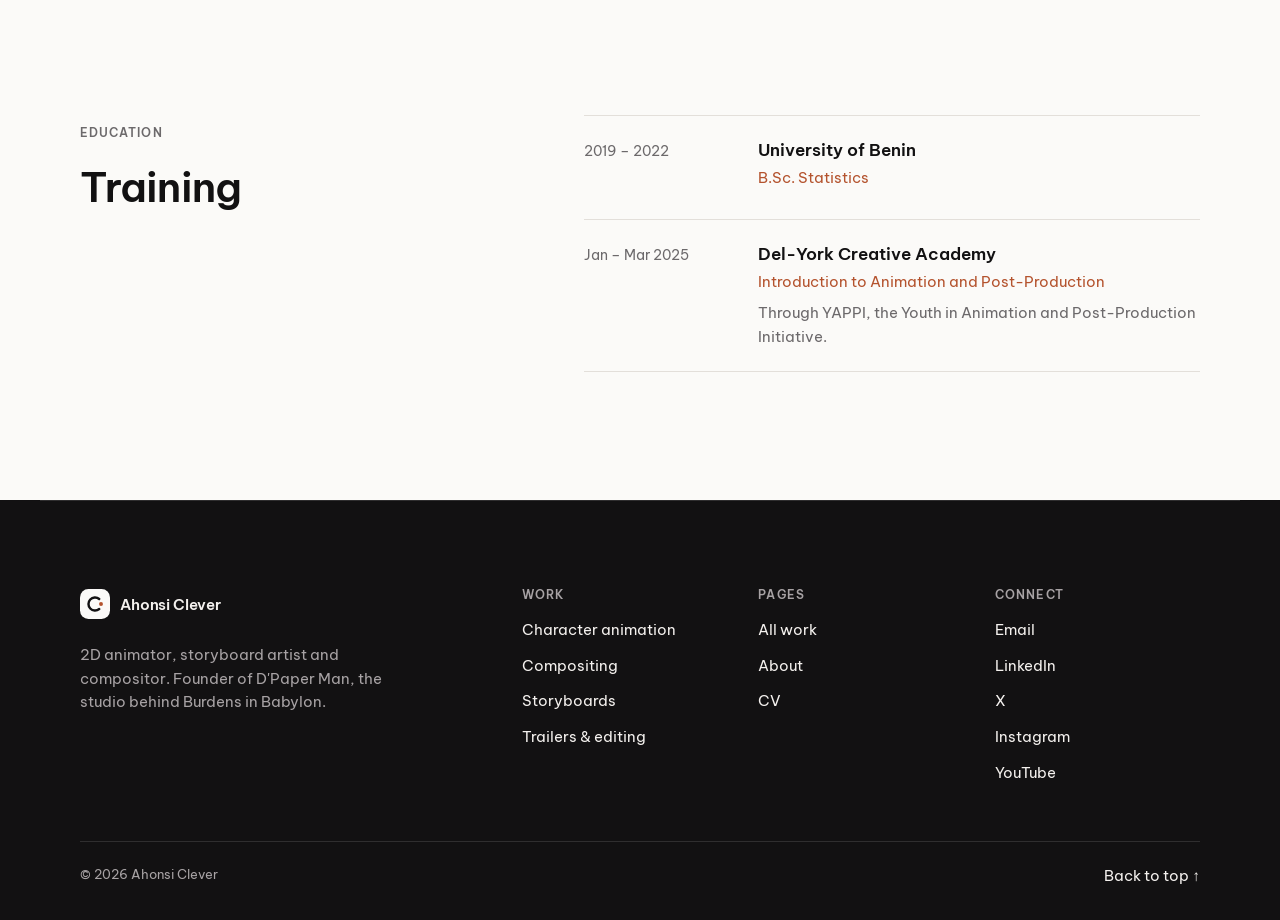
==== commit bdb1db42: "Take Burdens in Babylon out of the top menu Co-Authored-By: Claude Opus 5.5 <noreply@anthropic.com>" ====
--- a/about.html
+++ b/about.html
@@ -25,7 +25,6 @@
     </a>
     <nav class="nav" aria-label="Main">
       <a href="work.html">Work</a>
-      <a href="index.html#burdens">Burdens in Babylon</a>
       <a href="about.html" aria-current="page">About</a>
     </nav>
     <div class="top-cta">
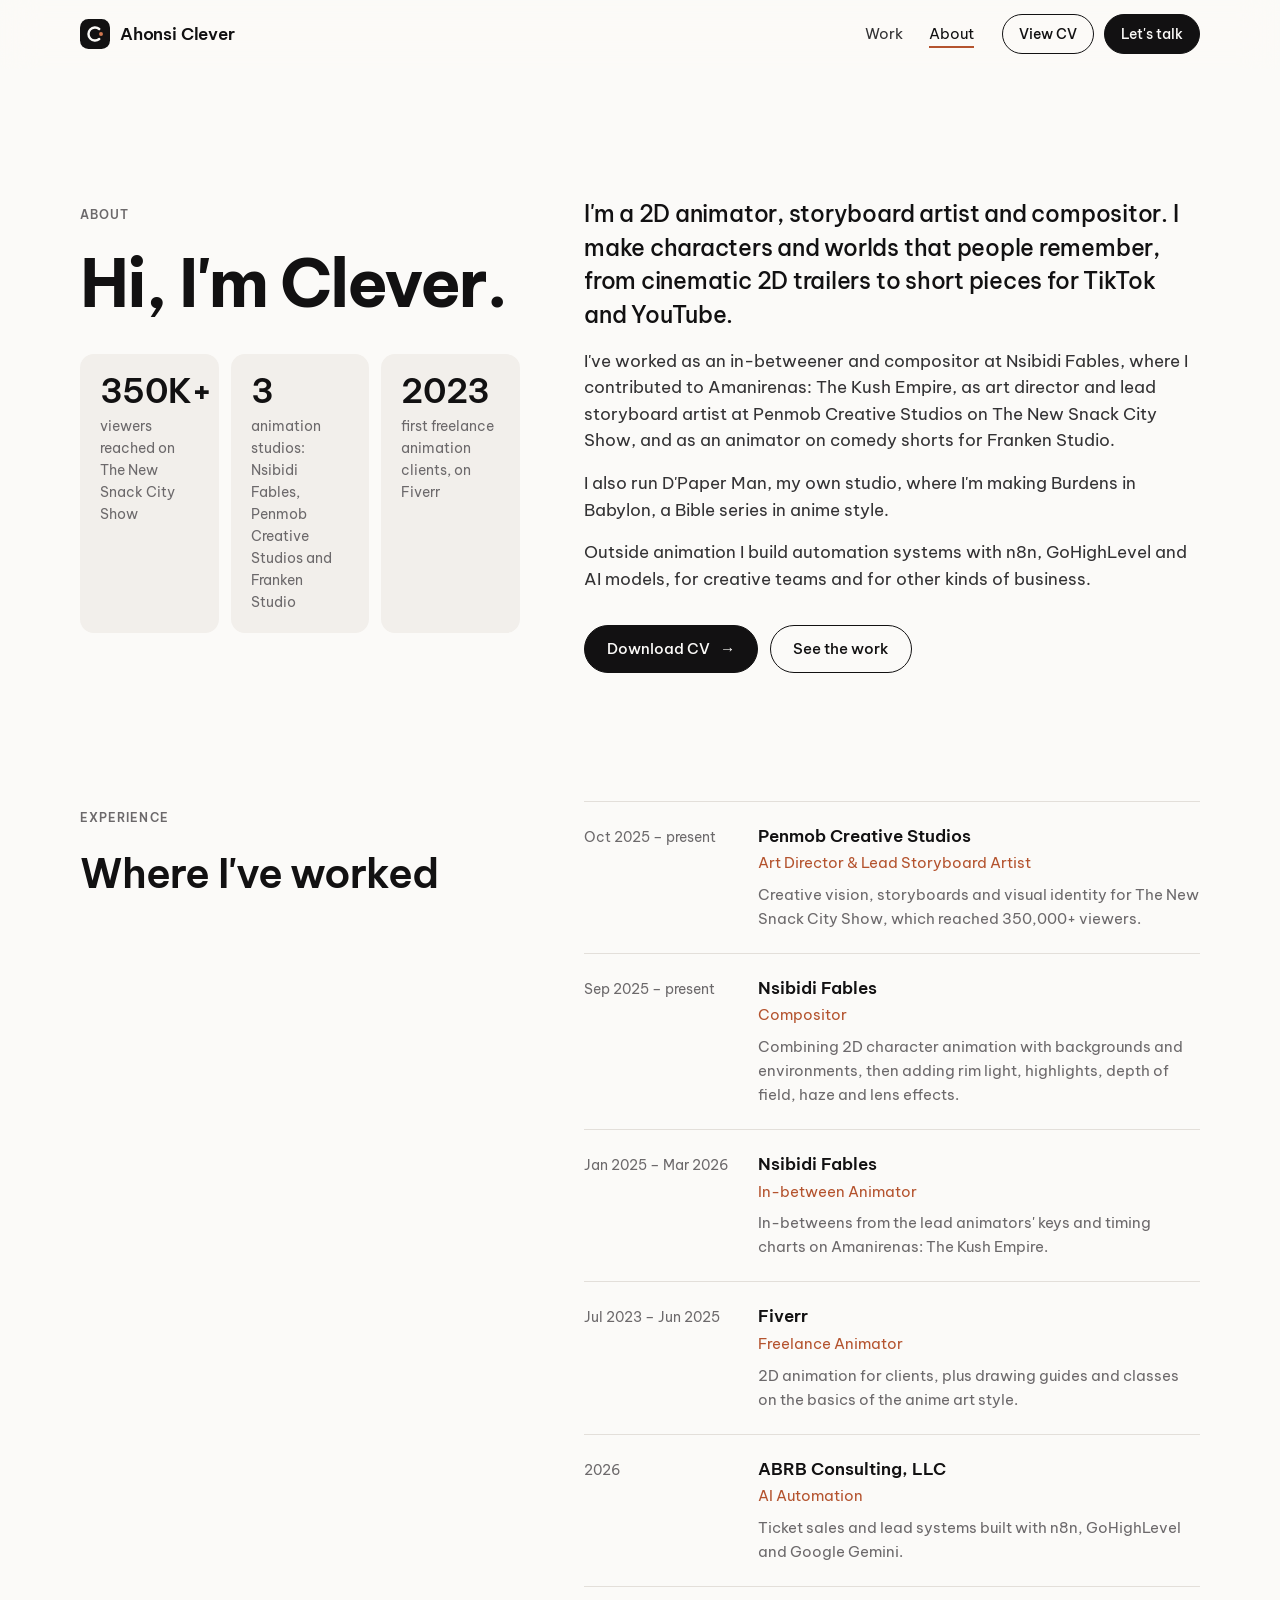
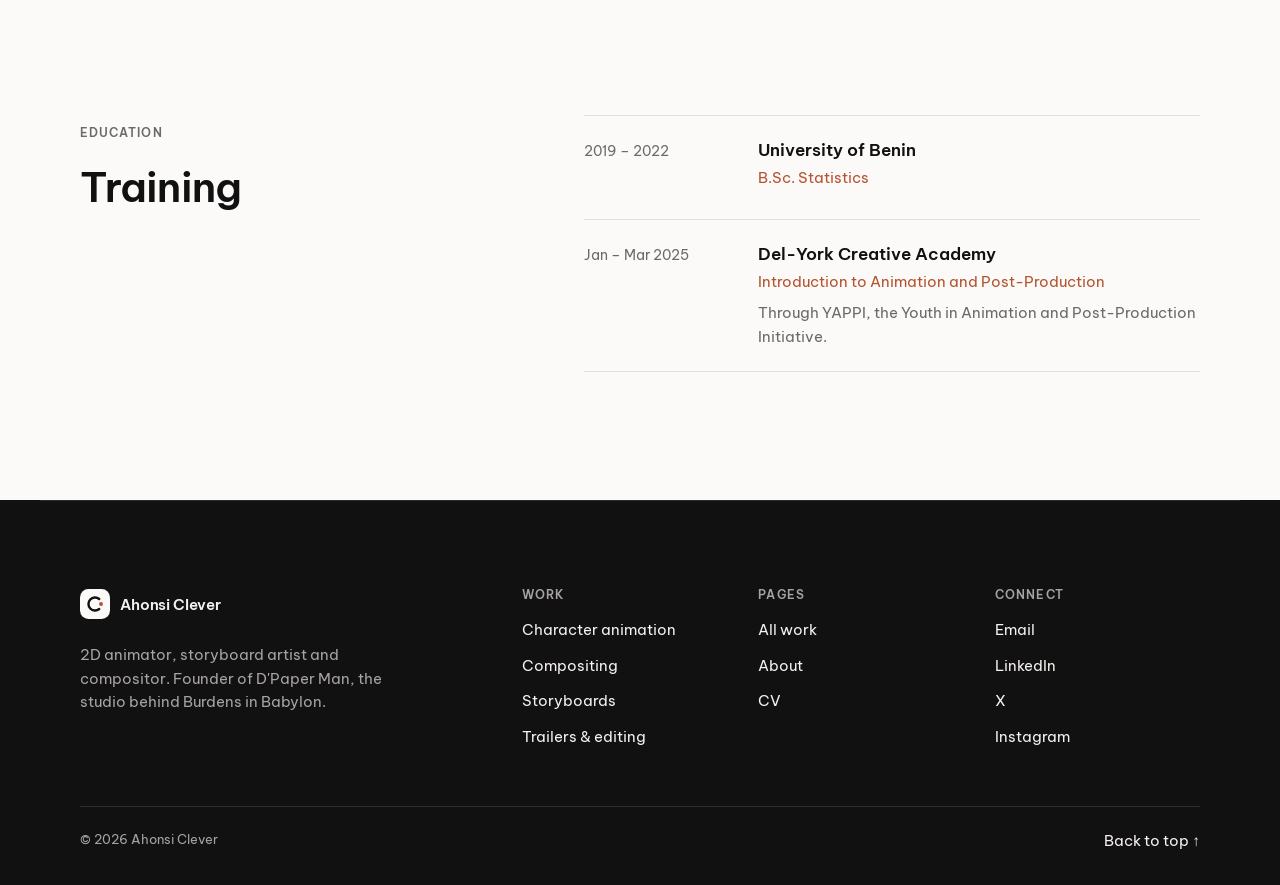
==== commit 5dc34779: "New animation-only CV; remove YouTube links Co-Authored-By: Claude Opus 5.5 <noreply@anthropic.com>" ====
--- a/about.html
+++ b/about.html
@@ -107,7 +107,6 @@
         <li><a href="https://www.linkedin.com/in/ahonsiclever25" target="_blank" rel="noopener">LinkedIn</a></li>
         <li><a href="https://x.com/ahonsiclever" target="_blank" rel="noopener">X</a></li>
         <li><a href="https://www.instagram.com/clever_ahonsi" target="_blank" rel="noopener">Instagram</a></li>
-        <li><a href="https://www.youtube.com/@dpaperman" target="_blank" rel="noopener">YouTube</a></li>
       </ul></div>
     </div>
     <div class="foot-base"><span>© <span id="year">2026</span> Ahonsi Clever</span><a href="#top" onclick="scrollTo({top:0});return false">Back to top ↑</a></div>
--- a/css/site.css
+++ b/css/site.css
@@ -363,8 +363,9 @@
 .lb-btn svg { width: 18px; height: 18px; }
 @media (hover: hover) and (pointer: fine) { .lb-btn:hover { background: rgba(255,255,255,.14); } }
 .lb-close { margin-left: auto; }
-.lb-stage { position: relative; display: grid; place-items: center; min-height: 0; padding: 0 var(--gutter); touch-action: pan-y; }
-.lb-media { max-width: min(100%, 1280px); max-height: 100%; width: auto; height: auto; border-radius: 12px; background: #000; transform: scale(.97); transition: transform .4s var(--ease-out); }
+.lb-stage { position: relative; display: flex; align-items: center; justify-content: center; min-height: 0; overflow: hidden; padding: 0 var(--gutter); touch-action: pan-y; }
+/* JS sets the exact width/height so the whole frame fits; max-* are the fallback */
+.lb-media { display: block; flex: none; max-width: 100%; max-height: 100%; object-fit: contain; border-radius: 12px; background: #000; transform: scale(.97); transition: transform .4s var(--ease-out); }
 .lb.open .lb-media { transform: none; }
 .lb-info { display: flex; flex-wrap: wrap; align-items: end; justify-content: space-between; gap: 12px 24px; padding: 16px var(--gutter) 20px; max-width: calc(var(--max) + 2 * var(--gutter)); width: 100%; margin-inline: auto; }
 .lb-info h2 { font: 600 clamp(1.1rem, 2vw, 1.4rem)/1.25 var(--display); color: var(--on-dark); letter-spacing: -.01em; }
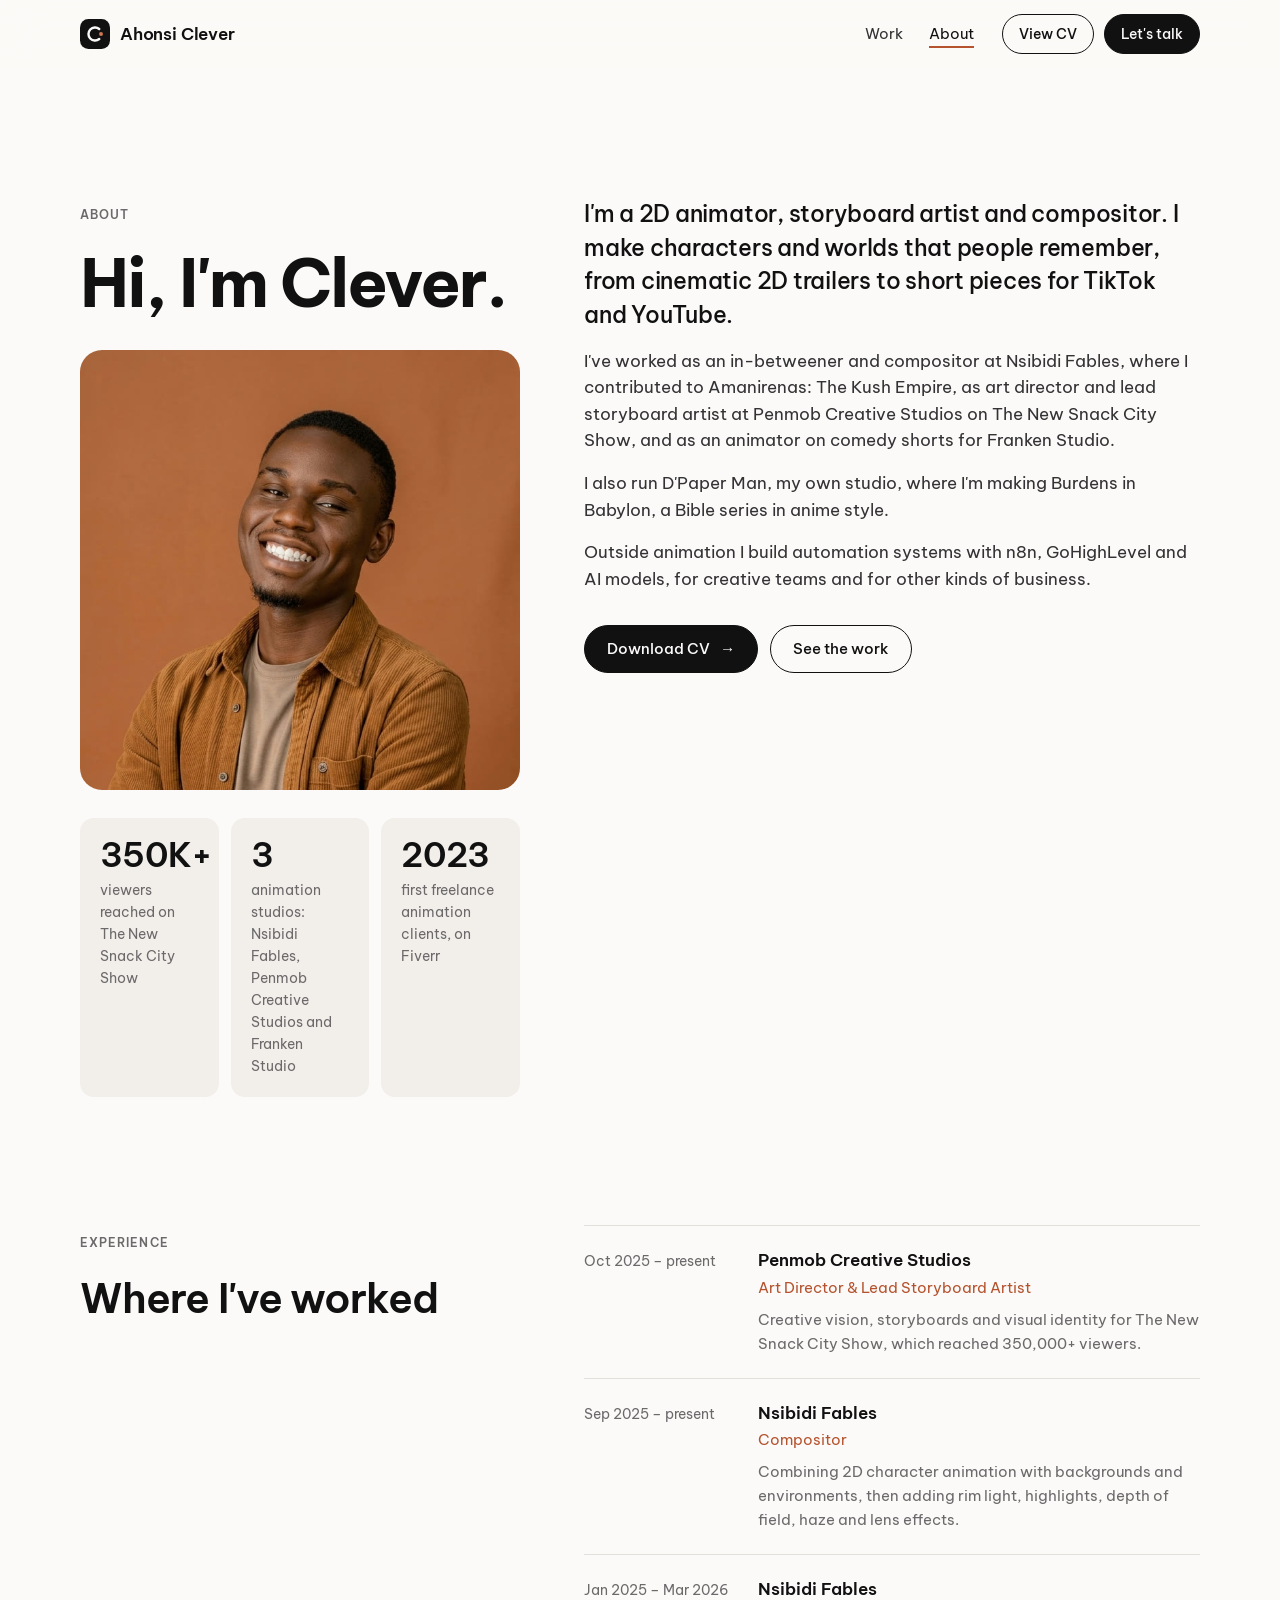
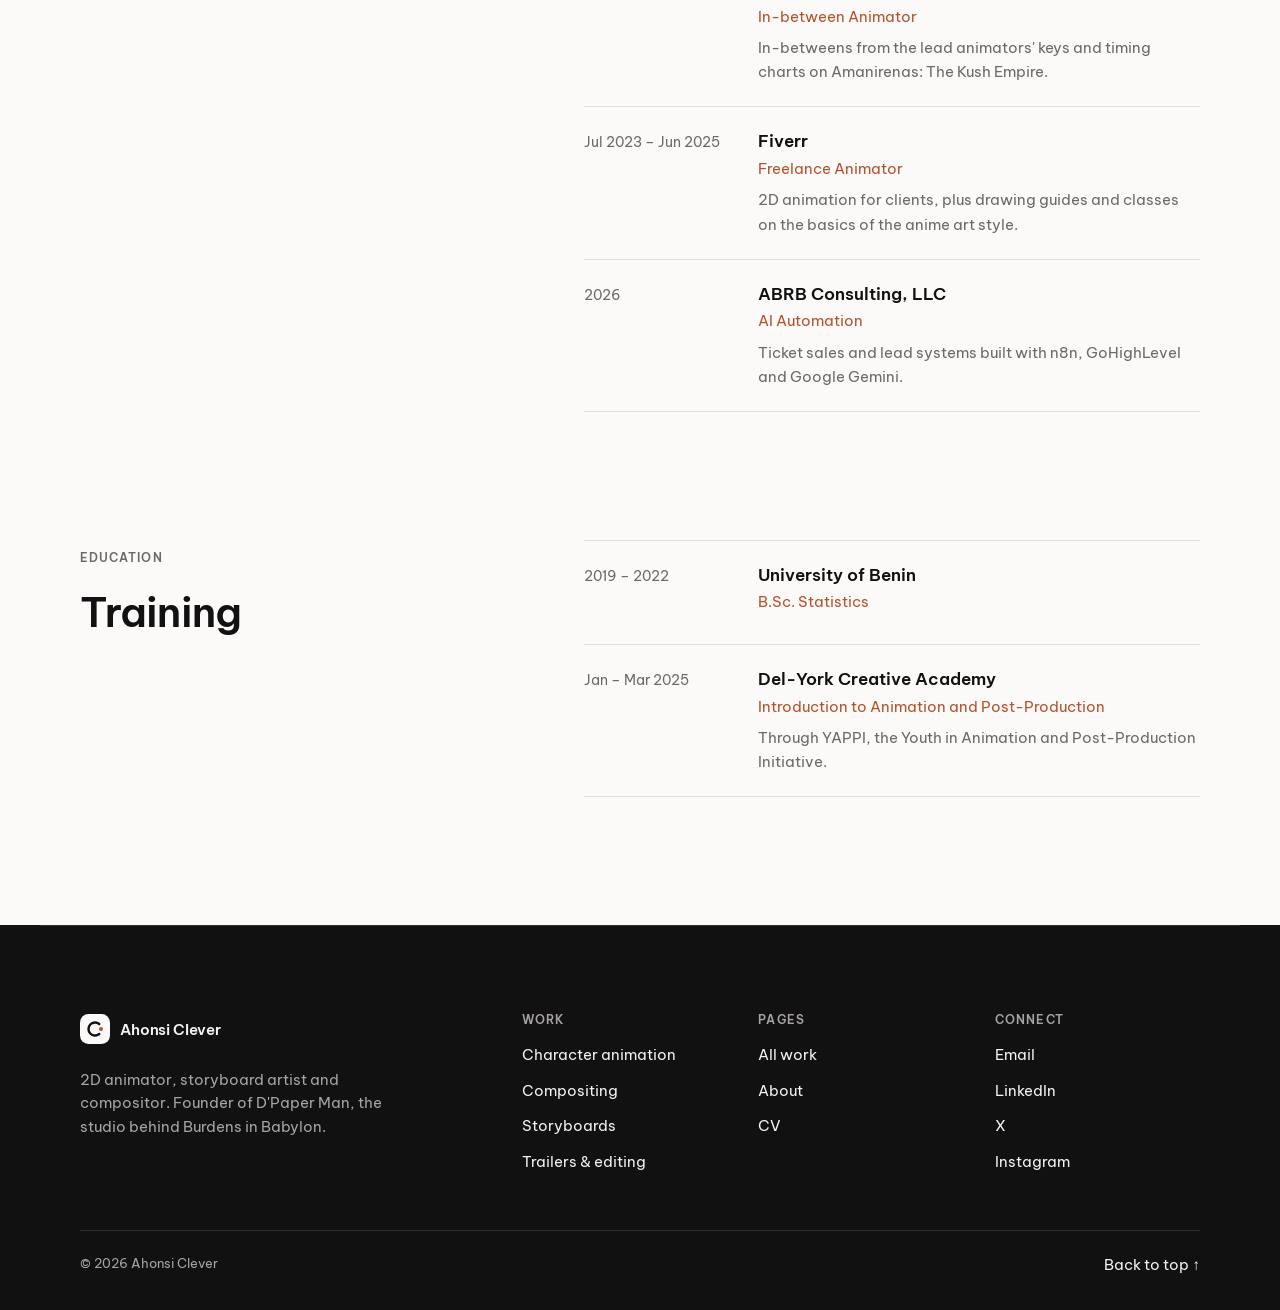
==== commit 8cbea5d2: "Add headshot to About page Co-Authored-By: Claude Opus 5.5 <noreply@anthropic.com>" ====
--- a/about.html
+++ b/about.html
@@ -40,7 +40,8 @@
       <div>
         <p class="kicker">About</p>
         <h1 class="h1" style="margin-top:14px">Hi, I'm Clever.</h1>
-        <dl class="facts" style="margin-top:36px">
+        <img class="portrait" src="assets/clever-headshot.jpg" width="647" height="647" alt="Ahonsi Clever" decoding="async">
+        <dl class="facts" style="margin-top:28px">
           <div><dt>350K+</dt><dd>viewers reached on The New Snack City Show</dd></div>
           <div><dt>3</dt><dd>animation studios: Nsibidi Fables, Penmob Creative Studios and Franken Studio</dd></div>
           <div><dt>2023</dt><dd>first freelance animation clients, on Fiverr</dd></div>
--- a/css/site.css
+++ b/css/site.css
@@ -305,6 +305,7 @@
 /* ---------- About ---------- */
 .about-grid { display: grid; grid-template-columns: minmax(0, 5fr) minmax(0, 7fr); gap: clamp(32px, 5vw, 80px); align-items: start; }
 .about-grid .prose p { margin: 0 0 16px; font-size: 1.04rem; }
+.portrait { display: block; width: 100%; max-width: 440px; height: auto; aspect-ratio: 1; object-fit: cover; margin-top: 32px; border-radius: var(--r-lg); background: #b06a3c; }
 .about-grid .prose p:first-child { font: 500 clamp(1.2rem, 2vw, 1.45rem)/1.45 var(--display); color: var(--ink); letter-spacing: -.01em; }
 .timeline { list-style: none; margin: 0; padding: 0; border-top: 1px solid var(--line); }
 .timeline li { display: grid; grid-template-columns: 150px 1fr; gap: 6px 24px; padding: 22px 0; border-bottom: 1px solid var(--line); }
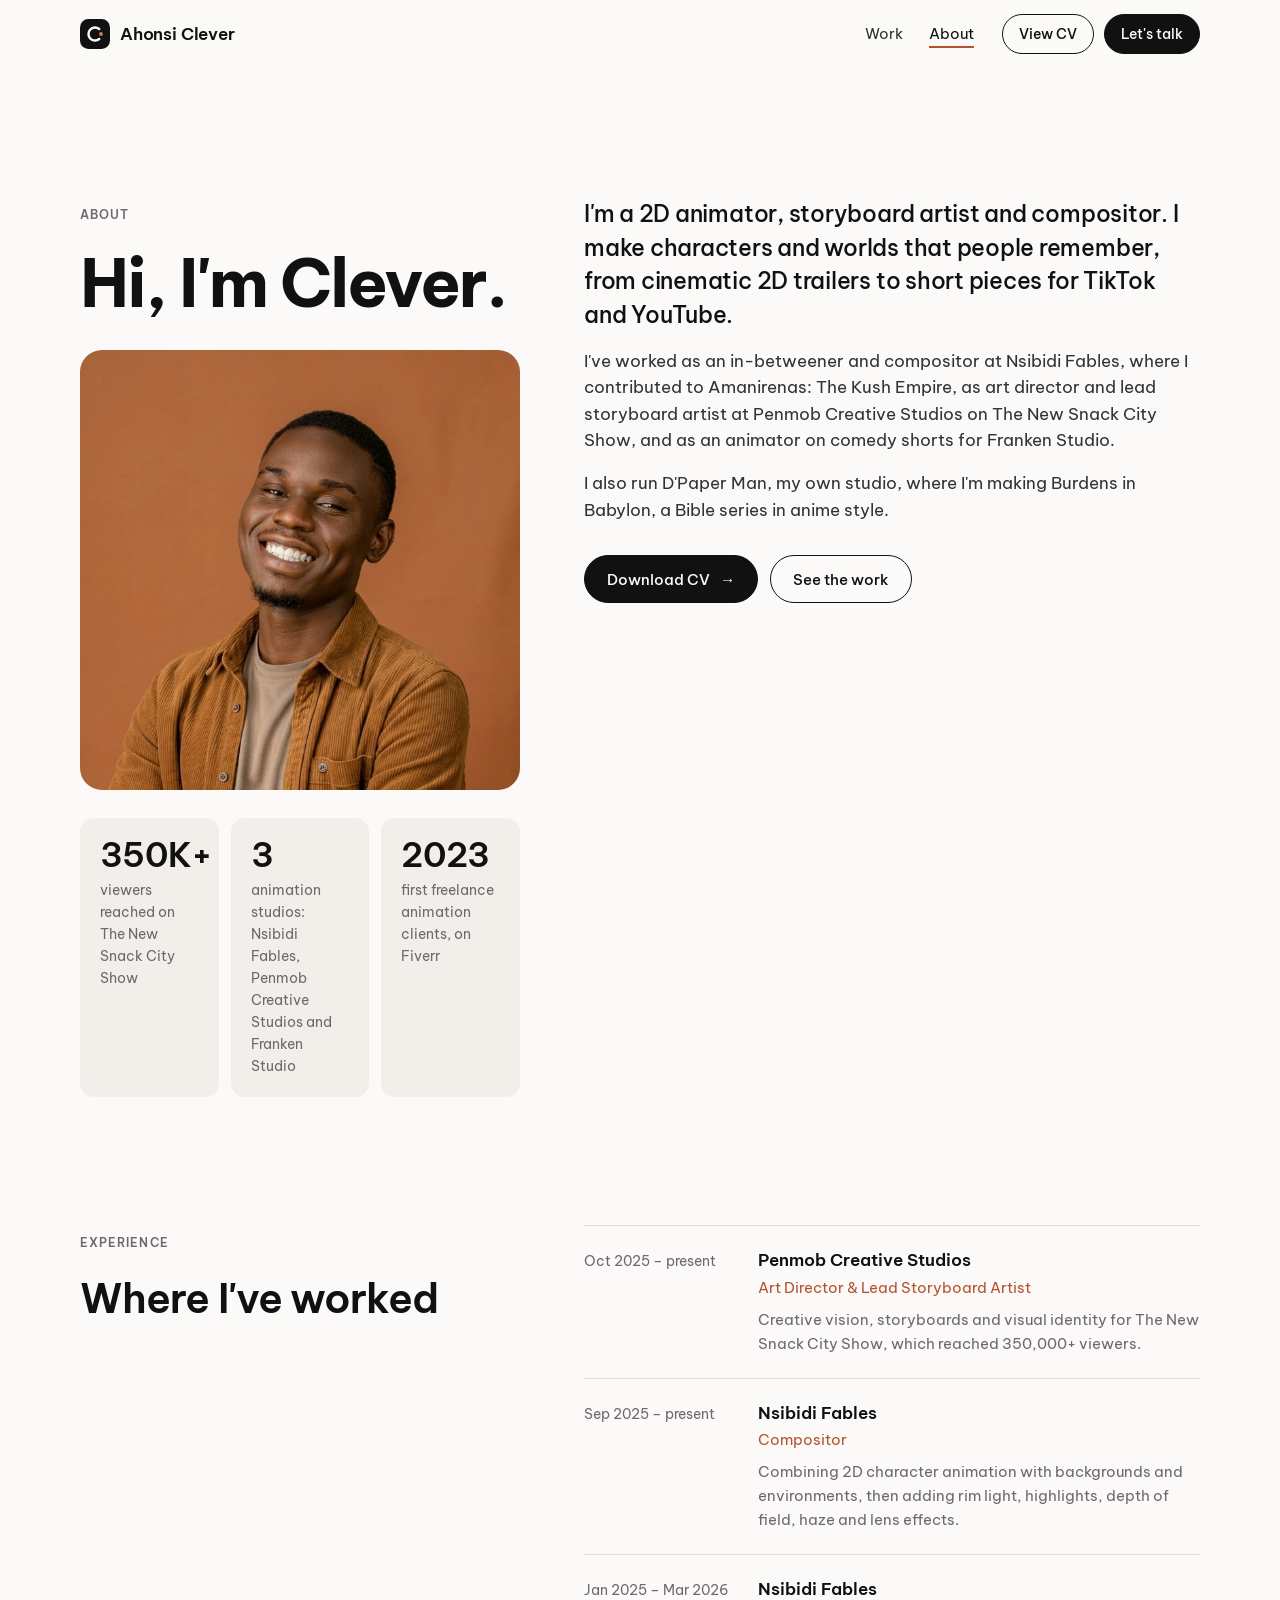
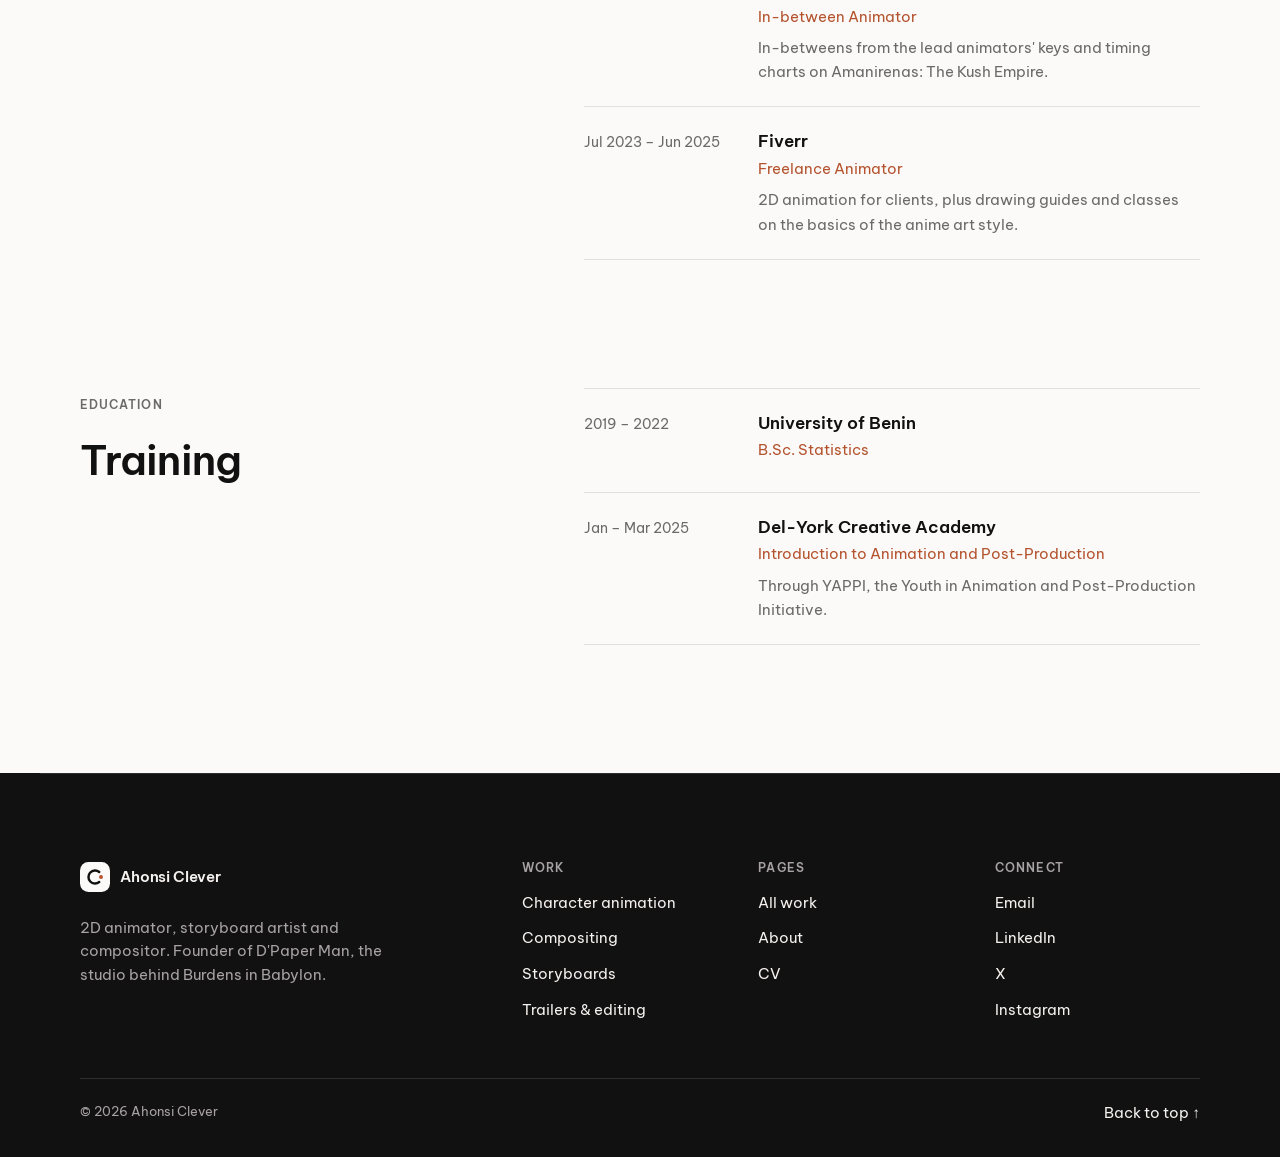
==== commit 276060ce: "Showreel: 16:9 only, cut to Kumbi Hero Rise; remove automation from About Co-Authored-By: Claude Opu" ====
--- a/about.html
+++ b/about.html
@@ -51,7 +51,6 @@
         <p>I'm a 2D animator, storyboard artist and compositor. I make characters and worlds that people remember, from cinematic 2D trailers to short pieces for TikTok and YouTube.</p>
         <p>I've worked as an in-betweener and compositor at Nsibidi Fables, where I contributed to Amanirenas: The Kush Empire, as art director and lead storyboard artist at Penmob Creative Studios on The New Snack City Show, and as an animator on comedy shorts for Franken Studio.</p>
         <p>I also run D'Paper Man, my own studio, where I'm making Burdens in Babylon, a Bible series in anime style.</p>
-        <p>Outside animation I build automation systems with n8n, GoHighLevel and AI models, for creative teams and for other kinds of business.</p>
         <div class="hero-cta">
           <a class="btn btn-dark" href="assets/Ahonsi-Clever-CV.pdf" target="_blank" rel="noopener">Download CV <span class="arr" aria-hidden="true">→</span></a>
           <a class="btn btn-line" href="work.html">See the work</a>
@@ -68,7 +67,6 @@
         <li><span class="when">Sep 2025 – present</span><div><b>Nsibidi Fables</b><span class="role">Compositor</span><p>Combining 2D character animation with backgrounds and environments, then adding rim light, highlights, depth of field, haze and lens effects.</p></div></li>
         <li><span class="when">Jan 2025 – Mar 2026</span><div><b>Nsibidi Fables</b><span class="role">In-between Animator</span><p>In-betweens from the lead animators' keys and timing charts on Amanirenas: The Kush Empire.</p></div></li>
         <li><span class="when">Jul 2023 – Jun 2025</span><div><b>Fiverr</b><span class="role">Freelance Animator</span><p>2D animation for clients, plus drawing guides and classes on the basics of the anime art style.</p></div></li>
-        <li><span class="when">2026</span><div><b>ABRB Consulting, LLC</b><span class="role">AI Automation</span><p>Ticket sales and lead systems built with n8n, GoHighLevel and Google Gemini.</p></div></li>
       </ol>
     </div>
   </section>
--- a/css/site.css
+++ b/css/site.css
@@ -153,17 +153,12 @@
   .hero-aside dl { grid-template-columns: 1fr 1fr; }
 }
 
-/* Hero reel: a contact-sheet strip of real work, bottom aligned */
-.reel { display: grid; grid-template-columns: minmax(0, 2.3fr) minmax(0, 5fr) minmax(0, 2.3fr); gap: clamp(10px, 1.6vw, 20px); align-items: end; margin-top: clamp(40px, 6vw, 72px); }
-.frame { margin: 0; }
-.frame .tile { border-radius: var(--r-md); box-shadow: var(--shadow-tile); }
-.frame figcaption { display: flex; justify-content: space-between; gap: 12px; margin-top: 12px; font-size: .84rem; color: var(--muted); }
-.frame figcaption b { font: 500 .88rem/1.3 var(--display); color: var(--ink); }
-.frame figcaption span:last-child { white-space: nowrap; font-variant-numeric: tabular-nums; }
-@media (max-width: 700px) {
-  .reel { grid-template-columns: 1fr 1fr; }
-  .reel .frame.main { grid-column: 1 / -1; order: -1; }
-}
+/* Hero showreel: one wide frame of the best work, muted until opened */
+.showreel { margin: clamp(40px, 6vw, 72px) 0 0; }
+.showreel .tile { border-radius: var(--r-lg); box-shadow: var(--shadow-tile); }
+.showreel figcaption { display: flex; justify-content: space-between; gap: 12px; margin-top: 14px; font-size: .88rem; color: var(--muted); }
+.showreel figcaption b { font: 500 .94rem/1.3 var(--display); color: var(--ink); }
+.showreel figcaption span:last-child { white-space: nowrap; font-variant-numeric: tabular-nums; }
 
 /* ---------- Studios line ---------- */
 .studios { margin-top: clamp(56px, 8vw, 96px); border-block: 1px solid var(--line); }
